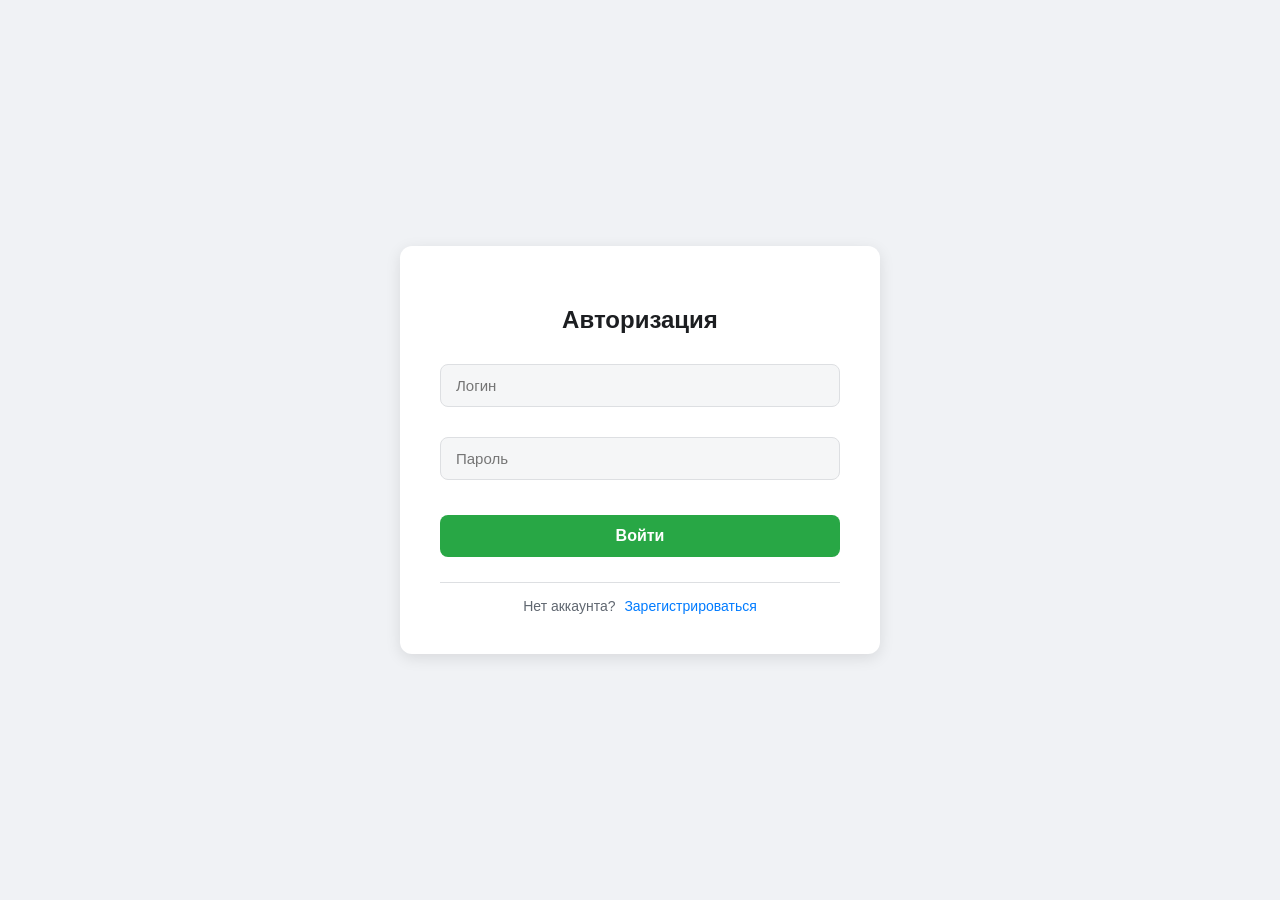
==== src/main/resources/static/index.html @ 72f78690 "Исправил многие касики и смог запустить проект" ====
<!DOCTYPE html>
<html lang="ru">
<head>
    <meta charset="UTF-8">
    <meta name="viewport" content="width=device-width, initial-scale=1.0">
    <title>Авторизация - ProjectDima3</title>
    <link rel="stylesheet" href="style.css">

    <style>
        body {
            font-family: 'Segoe UI', Tahoma, Geneva, Verdana, sans-serif;
            background-color: #f0f2f5;
            display: flex;
            justify-content: center;
            align-items: center;
            height: 100vh;
            margin: 0;
        }

        .login-container {
            background-color: white;
            padding: 40px;
            border-radius: 12px;
            box-shadow: 0 4px 15px rgba(0, 0, 0, 0.1);
            width: 100%;
            max-width: 400px;
            text-align: center;
        }

        h2 {
            font-size: 24px;
            color: #1c1e21;
            margin-bottom: 25px;
            font-weight: 600;
        }

        .input-group {
            margin-bottom: 15px;
            text-align: left;
        }

        input {
            width: 100%;
            padding: 12px 15px;
            margin-top: 5px;
            border: 1px solid #dddfe2;
            border-radius: 8px;
            background-color: #f5f6f7;
            font-size: 15px;
            color: #1c1e21;
            box-sizing: border-box; /* Важно, чтобы padding не ломал ширину */
        }

        input:focus {
            outline: none;
            border-color: #28a745;
            background-color: white;
        }

        .login-button {
            width: 100%;
            padding: 12px;
            border: none;
            border-radius: 8px;
            background-color: #28a745; /* Твой зеленый цвет */
            color: white;
            font-size: 16px;
            font-weight: 600;
            cursor: pointer;
            transition: background-color 0.2s ease;
            margin-top: 10px;
        }

        .login-button:hover {
            background-color: #218838;
        }

        /* Стиль для блока регистрации */
        .register-link-container {
            margin-top: 25px;
            font-size: 14px;
            color: #606770;
            border-top: 1px solid #dddfe2;
            padding-top: 15px;
        }

        .register-link {
            color: #007bff;
            text-decoration: none;
            font-weight: 500;
            margin-left: 5px;
        }

        .register-link:hover {
            text-decoration: underline;
        }
    </style>
</head>
<body>

<div class="login-container">
    <h2>Авторизация</h2>

    <form action="/login" method="post">
        <div class="input-group">
            <input type="text" name="username" placeholder="Логин" required>
        </div>

        <div class="input-group">
            <input type="password" name="password" placeholder="Пароль" required>
        </div>

        <button type="submit" class="login-button">Войти</button>
    </form>

    <div class="register-link-container">
        Нет аккаунта?
        <a href="register.html" class="register-link">Зарегистрироваться</a>
    </div>
</div>

</body>
</html>
---- src/main/resources/static/style.css ----
body { font-family: 'Segoe UI', Tahoma, Geneva, Verdana, sans-serif; background: #f4f7f6; margin: 0; display: flex; flex-direction: column; align-items: center; }
.container { background: white; padding: 2rem; border-radius: 8px; box-shadow: 0 4px 6px rgba(0,0,0,0.1); margin-top: 50px; width: 400px; }
input { width: 100%; padding: 10px; margin: 10px 0; border: 1px solid #ddd; border-radius: 4px; box-sizing: border-box; }
button { width: 100%; padding: 10px; background: #28a745; color: white; border: none; border-radius: 4px; cursor: pointer; }
button:hover { background: #218838; }
.error-msg { color: red; font-size: 0.9rem; display: none; margin-top: 10px; }
table { width: 90%; border-collapse: collapse; margin-top: 20px; background: white; }
th, td { border: 1px solid #ddd; padding: 12px; text-align: left; }
th { background-color: #f8f9fa; }
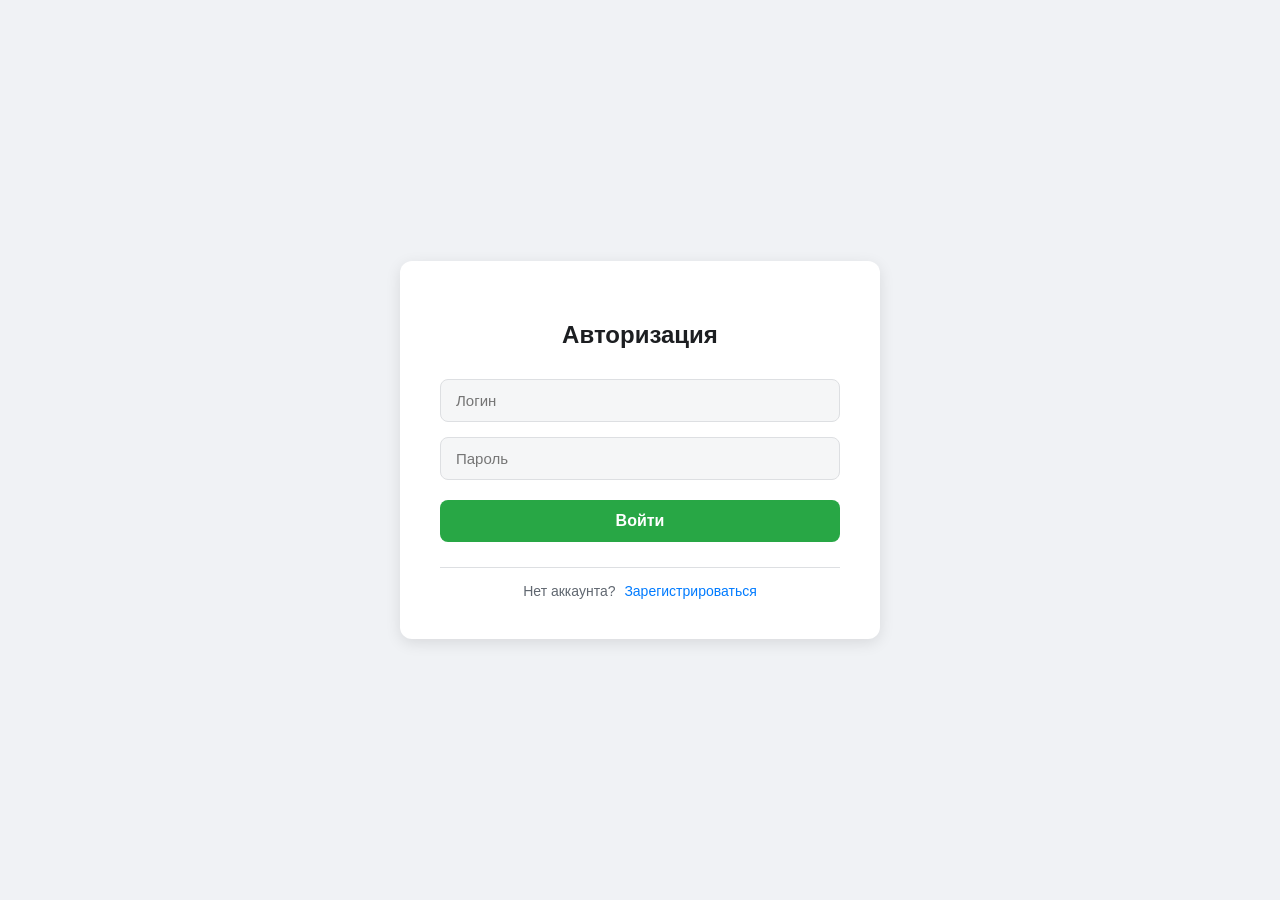
==== commit 98e42a02: "Оно теперь работает" ====
--- a/src/main/resources/static/index.html
+++ b/src/main/resources/static/index.html
@@ -5,7 +5,6 @@
     <meta name="viewport" content="width=device-width, initial-scale=1.0">
     <title>Авторизация - ProjectDima3</title>
     <link rel="stylesheet" href="style.css">
-
     <style>
         body {
             font-family: 'Segoe UI', Tahoma, Geneva, Verdana, sans-serif;
@@ -101,23 +100,20 @@
 <div class="login-container">
     <h2>Авторизация</h2>
 
-    <form action="/login" method="post">
-        <div class="input-group">
-            <input type="text" name="username" placeholder="Логин" required>
-        </div>
+    <div id="error"></div>
 
-        <div class="input-group">
-            <input type="password" name="password" placeholder="Пароль" required>
-        </div>
-
+    <form onsubmit="event.preventDefault(); login();">
+        <input type="text" id="username" placeholder="Логин" required>
+        <input type="password" id="password" placeholder="Пароль" required>
         <button type="submit" class="login-button">Войти</button>
     </form>
 
     <div class="register-link-container">
-        Нет аккаунта?
-        <a href="register.html" class="register-link">Зарегистрироваться</a>
+        Нет аккаунта? <a href="register.html" class="register-link">Зарегистрироваться</a>
     </div>
 </div>
 
+<script src="auth.js"></script>
+
 </body>
 </html>
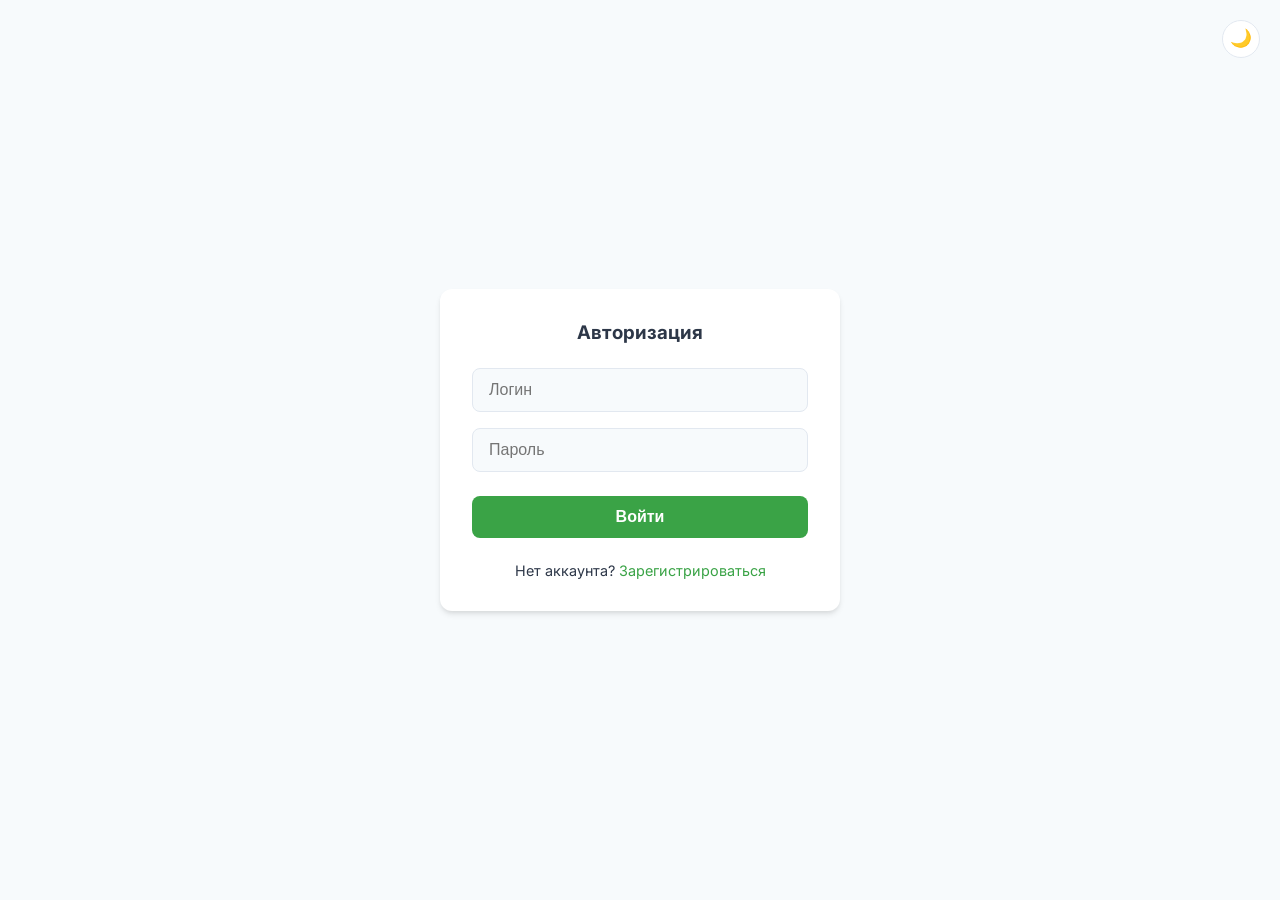
==== commit b109a807: "Давно не занимался проектом, были большие обновления" ====
--- a/src/main/resources/static/index.html
+++ b/src/main/resources/static/index.html
@@ -1,117 +1,31 @@
 <!DOCTYPE html>
-<html lang="ru">
+<html lang="ru" class="light-theme">
 <head>
     <meta charset="UTF-8">
     <meta name="viewport" content="width=device-width, initial-scale=1.0">
     <title>Авторизация - ProjectDima3</title>
     <link rel="stylesheet" href="style.css">
-    <style>
-        body {
-            font-family: 'Segoe UI', Tahoma, Geneva, Verdana, sans-serif;
-            background-color: #f0f2f5;
-            display: flex;
-            justify-content: center;
-            align-items: center;
-            height: 100vh;
-            margin: 0;
-        }
+    <link href="https://fonts.googleapis.com/css2?family=Inter:wght@400;600&display=swap" rel="stylesheet">
+    <script src="theme.js" type="text/javascript"></script>
+</head>
+<body class="auth-body">
 
-        .login-container {
-            background-color: white;
-            padding: 40px;
-            border-radius: 12px;
-            box-shadow: 0 4px 15px rgba(0, 0, 0, 0.1);
-            width: 100%;
-            max-width: 400px;
-            text-align: center;
-        }
+<button id="theme-toggle" class="theme-toggle-button">🌙</button>
 
-        h2 {
-            font-size: 24px;
-            color: #1c1e21;
-            margin-bottom: 25px;
-            font-weight: 600;
-        }
-
-        .input-group {
-            margin-bottom: 15px;
-            text-align: left;
-        }
-
-        input {
-            width: 100%;
-            padding: 12px 15px;
-            margin-top: 5px;
-            border: 1px solid #dddfe2;
-            border-radius: 8px;
-            background-color: #f5f6f7;
-            font-size: 15px;
-            color: #1c1e21;
-            box-sizing: border-box; /* Важно, чтобы padding не ломал ширину */
-        }
-
-        input:focus {
-            outline: none;
-            border-color: #28a745;
-            background-color: white;
-        }
-
-        .login-button {
-            width: 100%;
-            padding: 12px;
-            border: none;
-            border-radius: 8px;
-            background-color: #28a745; /* Твой зеленый цвет */
-            color: white;
-            font-size: 16px;
-            font-weight: 600;
-            cursor: pointer;
-            transition: background-color 0.2s ease;
-            margin-top: 10px;
-        }
-
-        .login-button:hover {
-            background-color: #218838;
-        }
-
-        /* Стиль для блока регистрации */
-        .register-link-container {
-            margin-top: 25px;
-            font-size: 14px;
-            color: #606770;
-            border-top: 1px solid #dddfe2;
-            padding-top: 15px;
-        }
-
-        .register-link {
-            color: #007bff;
-            text-decoration: none;
-            font-weight: 500;
-            margin-left: 5px;
-        }
-
-        .register-link:hover {
-            text-decoration: underline;
-        }
-    </style>
-</head>
-<body>
-
-<div class="login-container">
-    <h2>Авторизация</h2>
-
-    <div id="error"></div>
-
+<main class="container">
+    <h3>Авторизация</h3>
+    <div id="error" style="color: var(--danger); margin-bottom: 1rem;"></div>
     <form onsubmit="event.preventDefault(); login();">
-        <input type="text" id="username" placeholder="Логин" required>
-        <input type="password" id="password" placeholder="Пароль" required>
-        <button type="submit" class="login-button">Войти</button>
+        <div class="form-grid">
+            <input type="text" id="username" placeholder="Логин" required>
+            <input type="password" id="password" placeholder="Пароль" required>
+        </div>
+        <button type="submit">Войти</button>
     </form>
-
-    <div class="register-link-container">
-        Нет аккаунта? <a href="register.html" class="register-link">Зарегистрироваться</a>
+    <div style="margin-top: 1.5rem; text-align: center; font-size: 0.9rem;">
+        Нет аккаунта? <a href="register.html" style="color: var(--primary); text-decoration: none;">Зарегистрироваться</a>
     </div>
-</div>
+</main>
 
 <script src="auth.js"></script>
 
--- a/src/main/resources/static/style.css
+++ b/src/main/resources/static/style.css
@@ -1,9 +1,272 @@
-body { font-family: 'Segoe UI', Tahoma, Geneva, Verdana, sans-serif; background: #f4f7f6; margin: 0; display: flex; flex-direction: column; align-items: center; }
-.container { background: white; padding: 2rem; border-radius: 8px; box-shadow: 0 4px 6px rgba(0,0,0,0.1); margin-top: 50px; width: 400px; }
-input { width: 100%; padding: 10px; margin: 10px 0; border: 1px solid #ddd; border-radius: 4px; box-sizing: border-box; }
-button { width: 100%; padding: 10px; background: #28a745; color: white; border: none; border-radius: 4px; cursor: pointer; }
-button:hover { background: #218838; }
-.error-msg { color: red; font-size: 0.9rem; display: none; margin-top: 10px; }
-table { width: 90%; border-collapse: collapse; margin-top: 20px; background: white; }
-th, td { border: 1px solid #ddd; padding: 12px; text-align: left; }
-th { background-color: #f8f9fa; }+/* ==========================================================================
+   Base & Theme Variables
+   ========================================================================== */
+:root {
+    --primary: #3AA346;
+    --primary-hover: #2F8538;
+    --danger: #e53e3e;
+    --danger-hover: #c53030;
+
+    /* Light Theme (Default) */
+    --bg: #f7fafc;
+    --card-bg: #ffffff;
+    --text-main: #2d3748;
+    --text-muted: #718096;
+    --border: #e2e8f0;
+    --shadow: 0 4px 6px -1px rgba(0, 0, 0, 0.1), 0 2px 4px -1px rgba(0, 0, 0, 0.06);
+}
+
+.dark-theme {
+    /* Dark Theme Overrides */
+    --bg: #1a202c;
+    --card-bg: #2d3748;
+    --text-main: #edf2f7;
+    --text-muted: #a0aec0;
+    --border: #4a5568;
+    --shadow: 0 10px 15px -3px rgba(0, 0, 0, 0.1), 0 4px 6px -2px rgba(0, 0, 0, 0.05);
+}
+
+/* ==========================================================================
+   Global Styles
+   ========================================================================== */
+body {
+    font-family: 'Inter', -apple-system, BlinkMacSystemFont, "Segoe UI", Roboto, "Helvetica Neue", Arial, sans-serif;
+    background-color: var(--bg);
+    color: var(--text-main);
+    margin: 0;
+    transition: background-color 0.2s ease-in-out, color 0.2s ease-in-out;
+}
+
+/* ==========================================================================
+   Theme Toggle Button
+   ========================================================================== */
+.theme-toggle-button {
+    background: transparent;
+    color: white;
+    border: 1px solid rgba(255, 255, 255, 0.5);
+    border-radius: 50%;
+    width: 38px;
+    height: 38px;
+    cursor: pointer;
+    display: flex;
+    justify-content: center;
+    align-items: center;
+    font-size: 1.1rem;
+    flex-shrink: 0;
+    transition: all 0.2s ease-in-out;
+    padding: 0;
+    line-height: 1;
+}
+.theme-toggle-button:hover {
+    background: rgba(255, 255, 255, 0.2);
+    border-color: white;
+    transform: scale(1.05);
+}
+.auth-body .theme-toggle-button {
+    position: fixed;
+    top: 20px;
+    right: 20px;
+    background: var(--card-bg);
+    color: var(--text-main);
+    border: 1px solid var(--border);
+    z-index: 1001;
+}
+.auth-body .theme-toggle-button:hover {
+    background: var(--bg);
+    border-color: var(--text-muted);
+}
+
+/* ==========================================================================
+   Layout & Navigation
+   ========================================================================== */
+nav {
+    width: 100%;
+    background: var(--primary);
+    color: white;
+    padding: 0.8rem 1.5rem;
+    display: flex;
+    justify-content: space-between;
+    align-items: center;
+    position: sticky;
+    top: 0;
+    z-index: 1000;
+    box-sizing: border-box;
+    box-shadow: var(--shadow);
+}
+nav > div { display: flex; align-items: center; gap: 1rem; }
+nav span { font-weight: 600; font-size: 1.1rem; }
+.nav-link { color: white; text-decoration: none; font-size: 0.95rem; opacity: 0.9; transition: opacity 0.2s; }
+.nav-link:hover { opacity: 1; text-decoration: underline; }
+
+.container {
+    background-color: var(--card-bg);
+    padding: 2rem;
+    border-radius: 12px;
+    box-shadow: var(--shadow);
+    margin: 2rem auto;
+    width: 90%;
+    max-width: 900px;
+    box-sizing: border-box;
+    transition: background-color 0.2s ease-in-out;
+}
+
+/* ==========================================================================
+   Tables (Новый блок, который решает проблему со скриншота)
+   ========================================================================== */
+.table-container {
+    width: 100%;
+    overflow-x: auto;
+    margin-top: 1rem;
+    border-radius: 8px;
+    border: 1px solid var(--border);
+}
+
+table {
+    width: 100%;
+    border-collapse: collapse;
+    text-align: left;
+    background-color: var(--card-bg);
+}
+
+th, td {
+    padding: 14px 16px;
+    border-bottom: 1px solid var(--border);
+    vertical-align: middle;
+    white-space: nowrap; /* Чтобы текст не переносился криво */
+}
+
+th {
+    font-weight: 600;
+    color: var(--text-muted);
+    background-color: rgba(0, 0, 0, 0.02); /* Легкий контраст для шапки */
+    text-transform: uppercase;
+    font-size: 0.85rem;
+    letter-spacing: 0.05em;
+}
+
+.dark-theme th {
+    background-color: rgba(255, 255, 255, 0.02);
+}
+
+tbody tr:last-child td {
+    border-bottom: none; /* Убираем нижнюю рамку у последней строки */
+}
+
+tbody tr:hover {
+    background-color: rgba(0, 0, 0, 0.015);
+}
+
+.dark-theme tbody tr:hover {
+    background-color: rgba(255, 255, 255, 0.015);
+}
+
+table button {
+    padding: 6px 14px;
+    font-size: 0.85rem;
+    width: auto;
+    border-radius: 6px;
+}
+
+/* ==========================================================================
+   Forms & Buttons
+   ========================================================================== */
+.form-grid { display: grid; grid-template-columns: 1fr; gap: 1rem; margin-bottom: 1.5rem; }
+
+input, select {
+    width: 100%;
+    padding: 12px 16px;
+    border: 1px solid var(--border);
+    border-radius: 8px;
+    font-size: 1rem;
+    background-color: var(--bg);
+    color: var(--text-main);
+    box-sizing: border-box;
+    transition: all 0.2s ease-in-out;
+}
+input:focus, select:focus {
+    outline: none;
+    border-color: var(--primary);
+    box-shadow: 0 0 0 3px rgba(58, 163, 70, 0.2);
+}
+
+button {
+    padding: 12px 24px;
+    background: var(--primary);
+    color: white;
+    border: none;
+    border-radius: 8px;
+    font-weight: 600;
+    font-size: 1rem;
+    cursor: pointer;
+    transition: all 0.2s ease-in-out;
+    width: 100%;
+}
+button:hover { background: var(--primary-hover); transform: translateY(-1px); }
+button.danger-btn { background: var(--danger); }
+button.danger-btn:hover { background: var(--danger-hover); }
+button.logout-btn, .container > div > button, .modal-footer button { width: auto; }
+
+/* ==========================================================================
+   Modal Dialog (Не тронуто)
+   ========================================================================== */
+.modal {
+    display: none;
+    position: fixed;
+    z-index: 1001;
+    left: 0;
+    top: 0;
+    width: 100%;
+    height: 100%;
+    overflow: auto;
+    background-color: rgba(0, 0, 0, 0.6);
+    padding-top: 5vh;
+    backdrop-filter: blur(4px);
+}
+.modal-content {
+    background-color: var(--card-bg);
+    margin: 0 auto;
+    border-radius: 12px;
+    width: 90%;
+    max-width: 500px;
+    box-shadow: var(--shadow);
+    overflow: hidden;
+    animation: modal-fade-in 0.3s ease-out;
+}
+.modal-header {
+    padding: 1.5rem;
+    border-bottom: 1px solid var(--border);
+    display: flex;
+    justify-content: space-between;
+    align-items: center;
+}
+.modal-header h4 { margin: 0; font-size: 1.25rem; }
+.close-button {
+    color: var(--text-muted);
+    font-size: 1.8rem;
+    font-weight: bold;
+    cursor: pointer;
+    line-height: 1;
+    transition: color 0.2s ease-in-out;
+}
+.close-button:hover { color: var(--text-main); }
+.modal-body { padding: 1.5rem; }
+.modal-footer {
+    padding: 1rem 1.5rem;
+    border-top: 1px solid var(--border);
+    display: flex;
+    justify-content: flex-end;
+    gap: 0.75rem;
+    background-color: var(--bg);
+}
+
+@keyframes modal-fade-in {
+    from { opacity: 0; transform: translateY(-20px); }
+    to { opacity: 1; transform: translateY(0); }
+}
+
+/* ==========================================================================
+   Auth Pages
+   ========================================================================== */
+.auth-body { display: flex; justify-content: center; align-items: center; height: 100vh; }
+.auth-body .container { margin: 0; max-width: 400px; }
+.auth-body h3 { text-align: center; margin-top: 0; margin-bottom: 1.5rem; }
